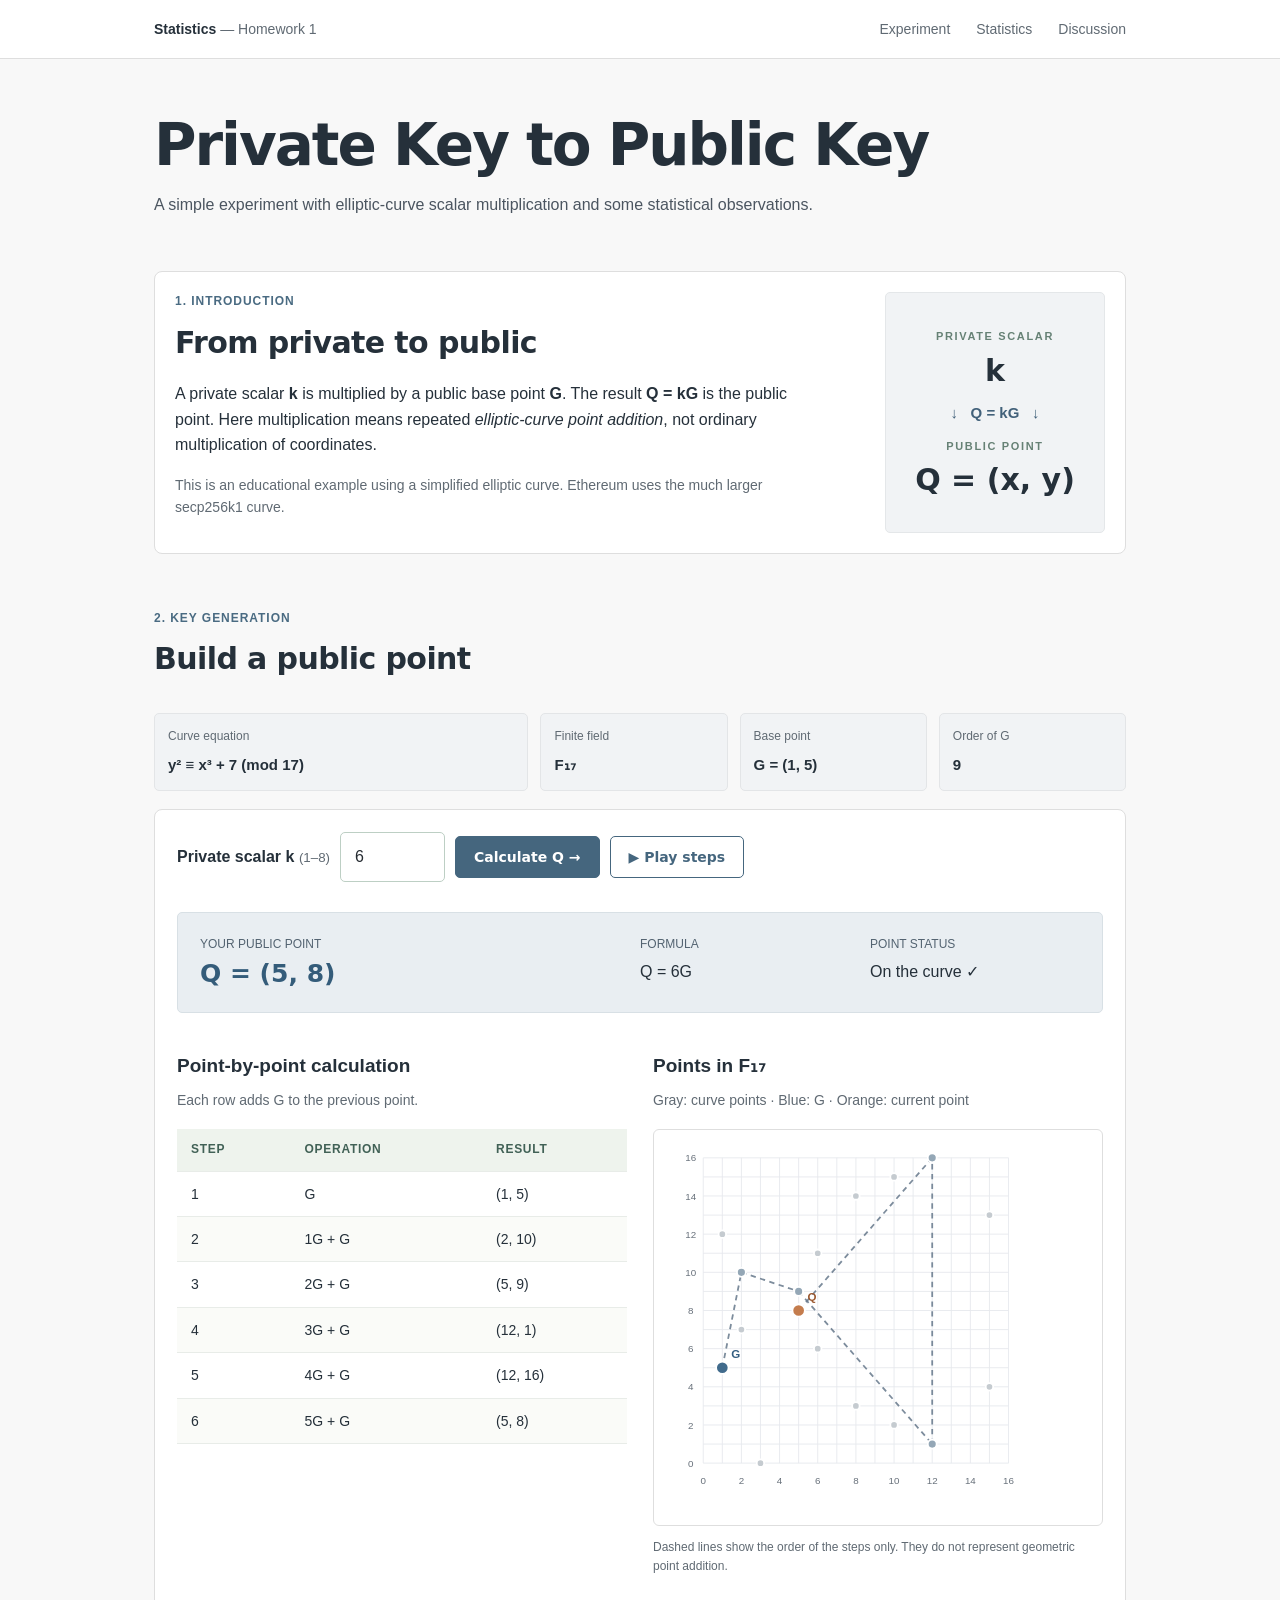
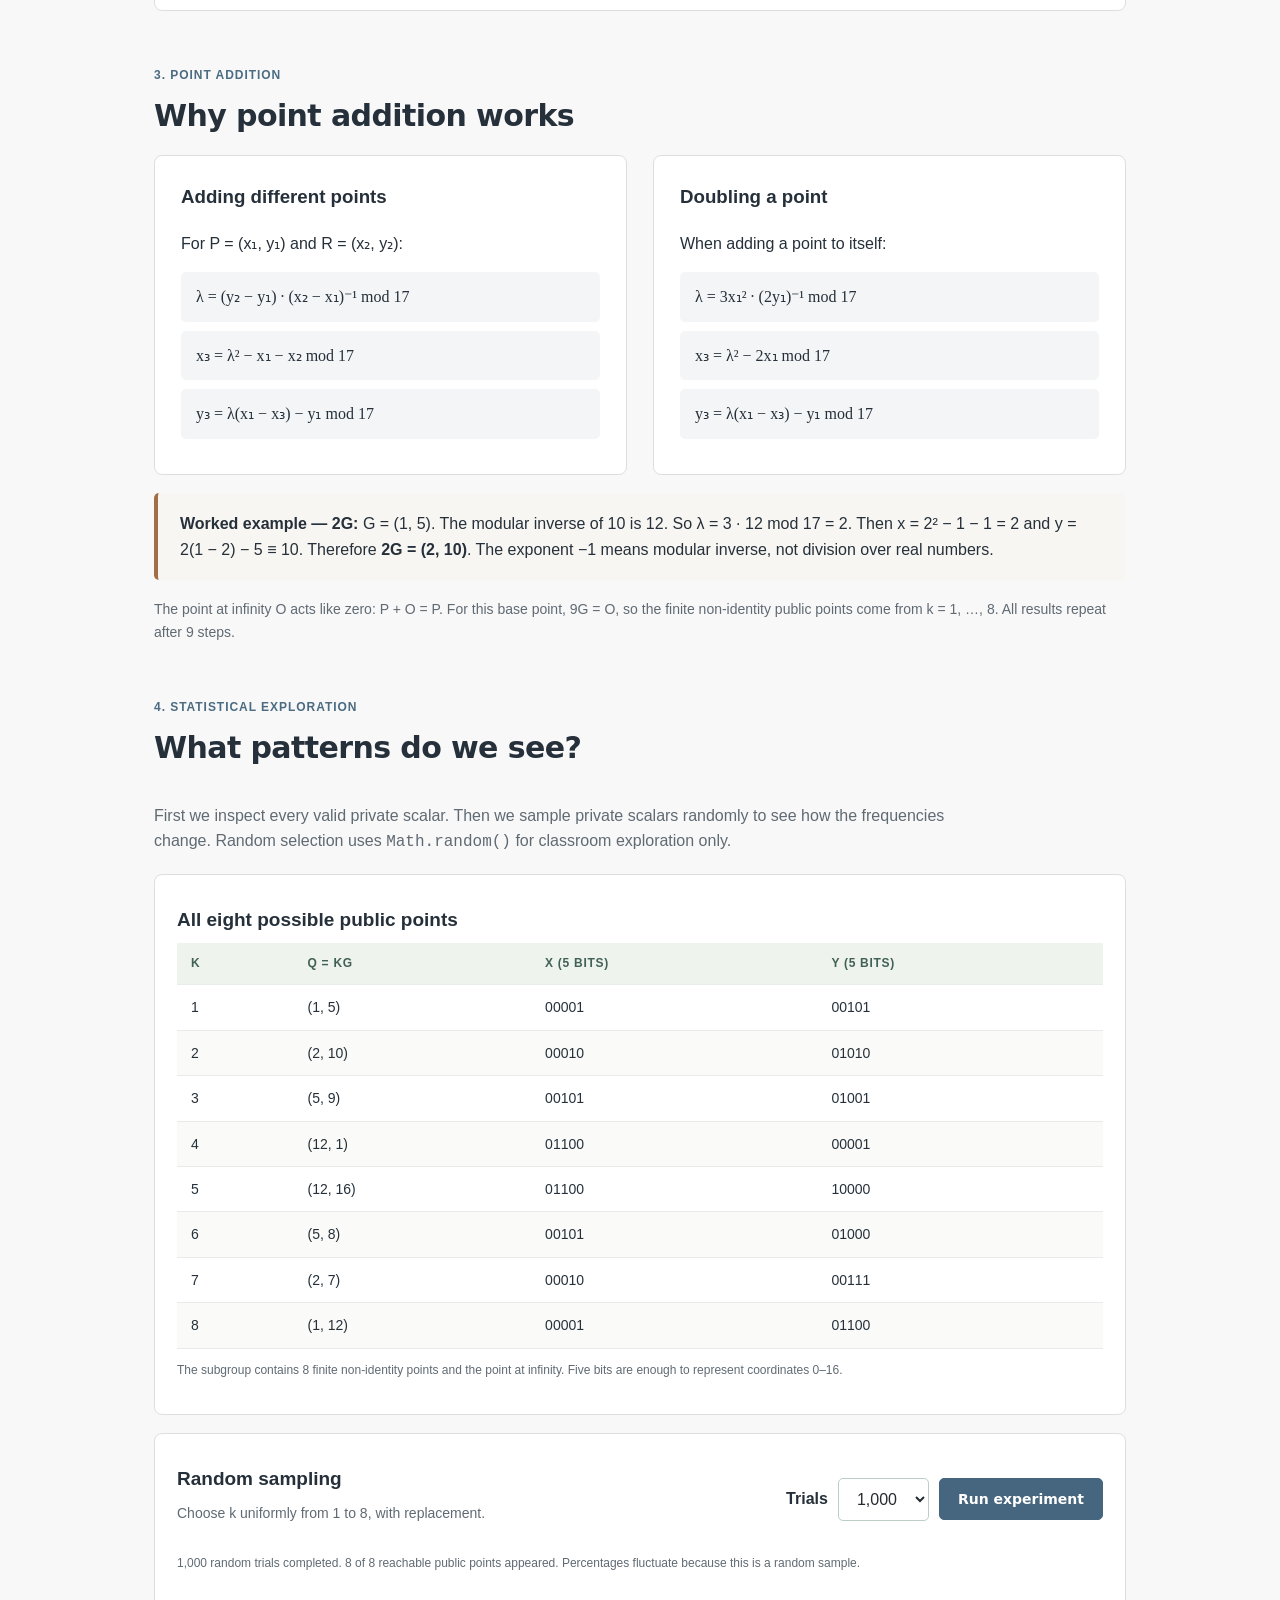
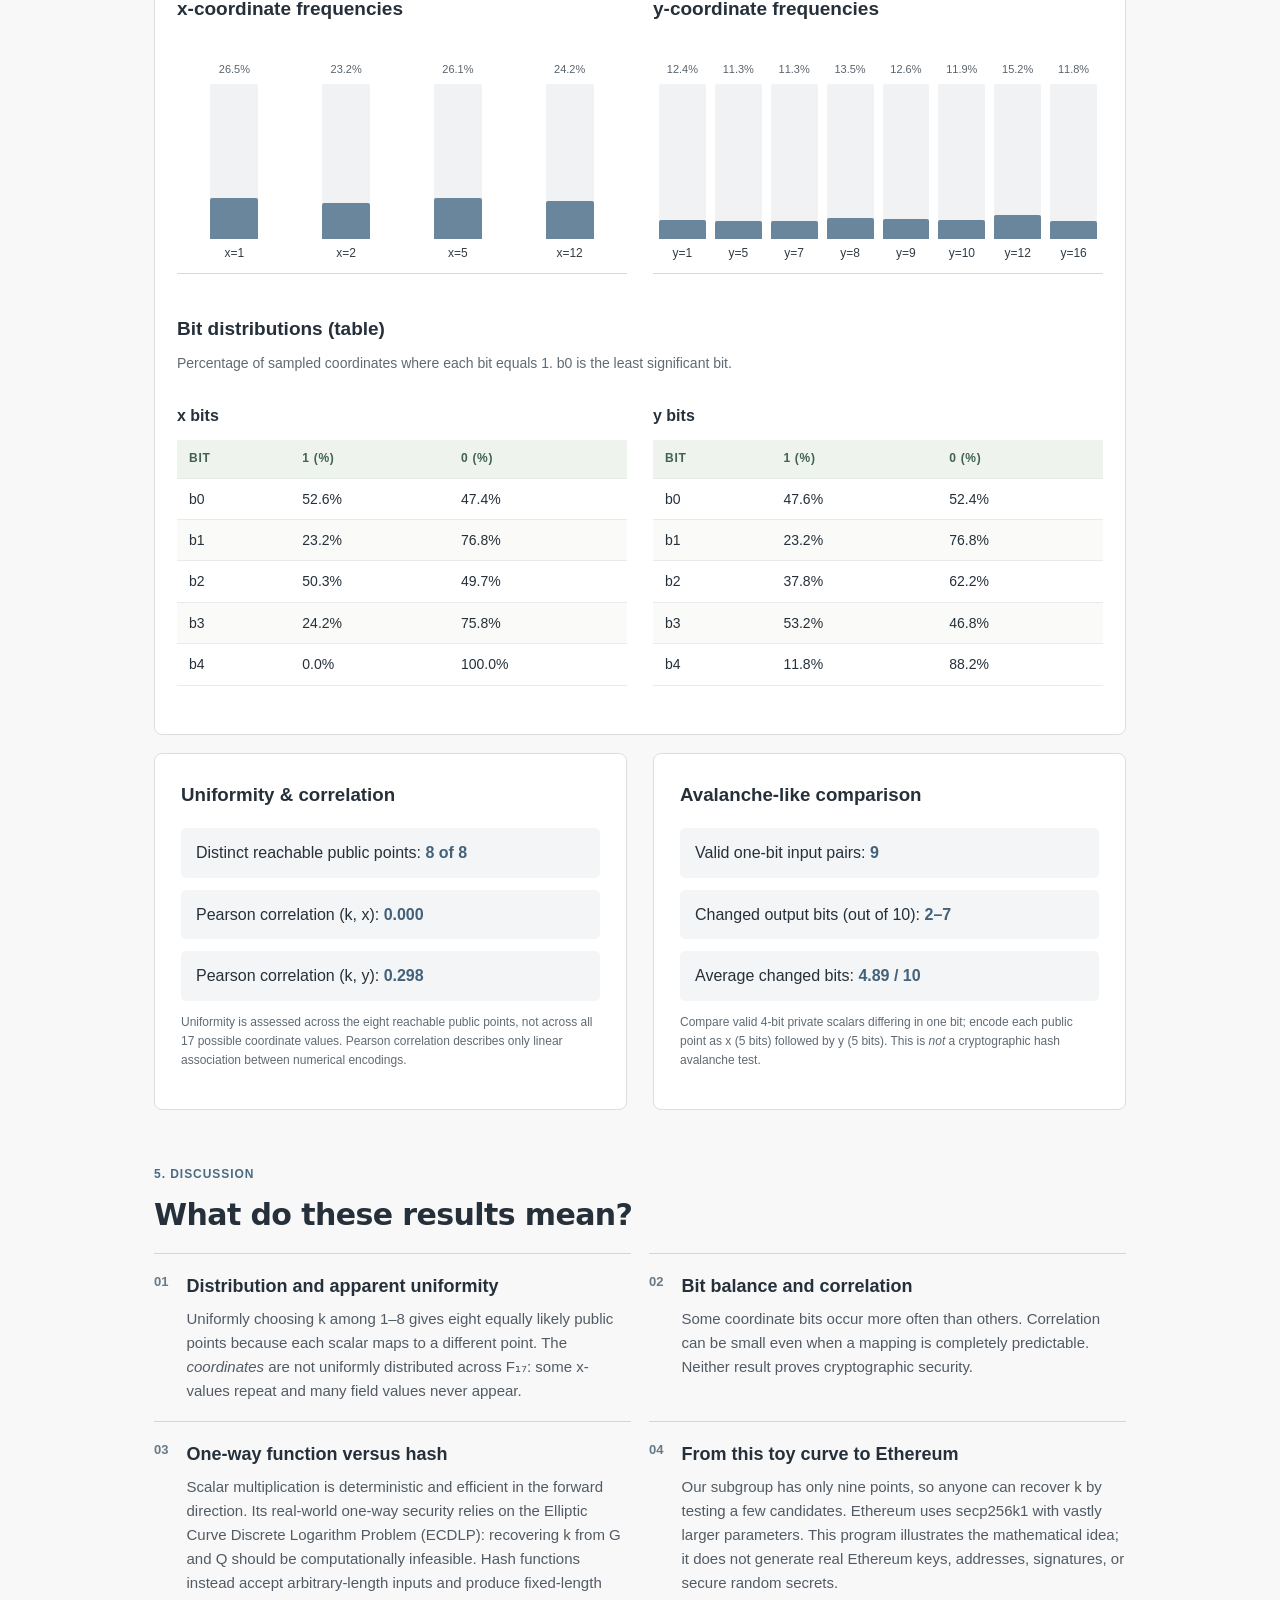
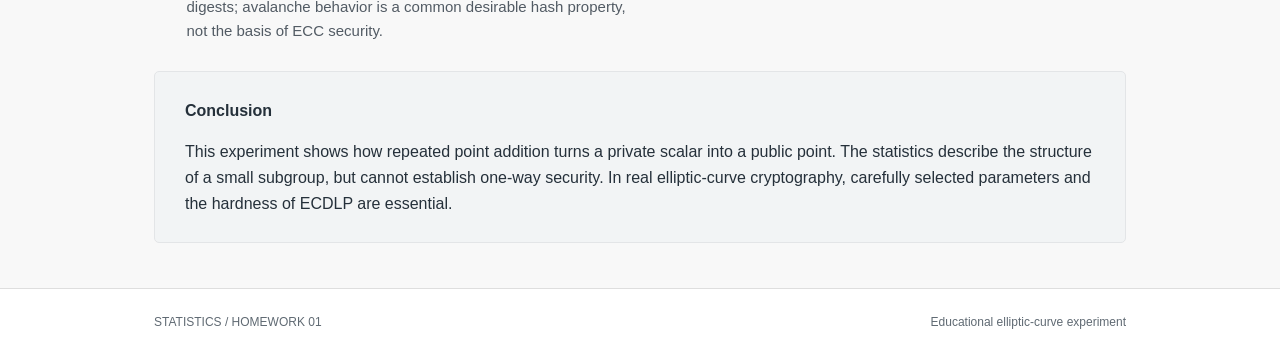
==== Homework1/index.html @ 2a7aeb1b "Add files via upload" ====
<!doctype html>
<html lang="en">
<head>
  <meta charset="utf-8">
  <meta name="viewport" content="width=device-width, initial-scale=1">
  <meta name="description" content="Statistics Homework 1: an interactive educational elliptic-curve scalar multiplication experiment.">
  <title>Homework 1 | Private Key to Public Key</title>
  <link rel="stylesheet" href="style.css">
  <script src="script.js" defer></script>
</head>
<body>
<header class="topbar"><div class="wrap top-inner"><div class="brand"><span>Statistics <span class="brand-muted">— Homework 1</span></span></div><nav><a href="#experiment">Experiment</a><a href="#statistics">Statistics</a><a href="#discussion">Discussion</a></nav></div></header>
<main>
<section class="hero wrap"><h1>Private Key to Public Key</h1><p class="lead">A simple experiment with elliptic-curve scalar multiplication and some statistical observations.</p></section>
<div class="wrap">
<section class="intro card"><div><div class="section-number">1. INTRODUCTION</div><h2>From private to public</h2><p>A private scalar <strong>k</strong> is multiplied by a public base point <strong>G</strong>. The result <strong>Q = kG</strong> is the public point. Here multiplication means repeated <em>elliptic-curve point addition</em>, not ordinary multiplication of coordinates.</p><p class="subtle">This is an educational example using a simplified elliptic curve. Ethereum uses the much larger secp256k1 curve.</p></div><div class="formula-card"><span>PRIVATE SCALAR</span><strong>k</strong><b>↓ &nbsp; Q = kG &nbsp; ↓</b><span>PUBLIC POINT</span><strong>Q = (x, y)</strong></div></section>
<section id="experiment" class="section"><div class="section-heading"><div><div class="section-number">2. KEY GENERATION</div><h2>Build a public point</h2></div></div>
<div class="parameters"><div><small>Curve equation</small><strong>y² ≡ x³ + 7 (mod 17)</strong></div><div><small>Finite field</small><strong>F₁₇</strong></div><div><small>Base point</small><strong>G = (1, 5)</strong></div><div><small>Order of G</small><strong>9</strong></div></div>
<div class="card work-card"><div class="controls"><label for="privateKey">Private scalar k <small>(1–8)</small></label><input id="privateKey" type="number" min="1" max="8" step="1" value="6"><button id="calculateBtn" type="button">Calculate Q →</button><button id="animateBtn" class="secondary" type="button">▶ Play steps</button></div><p class="field-note" id="keyError" role="status"></p><div class="result-strip"><div><small>YOUR PUBLIC POINT</small><strong id="publicPoint">Q = (5, 8)</strong></div><div><small>FORMULA</small><span id="publicFormula">Q = 6G</span></div><div><small>POINT STATUS</small><span id="pointStatus">On the curve ✓</span></div></div>
<div class="split"><div><h3>Point-by-point calculation</h3><p class="muted">Each row adds G to the previous point.</p><div class="table-scroll"><table><thead><tr><th>Step</th><th>Operation</th><th>Result</th></tr></thead><tbody id="stepsBody"></tbody></table></div></div><div><h3>Points in F₁₇</h3><p class="muted">Gray: curve points · Blue: G · Orange: current point</p><div id="curvePlot" class="plot" role="img" aria-label="Discrete points on the toy elliptic curve"></div><p class="footnote">Dashed lines show the order of the steps only. They do not represent geometric point addition.</p></div></div></div></section>
<section class="section"><div class="section-heading"><div><div class="section-number">3. POINT ADDITION</div><h2>Why point addition works</h2></div></div><div class="two-cards"><article class="card explainer"><h3>Adding different points</h3><p>For P = (x₁, y₁) and R = (x₂, y₂):</p><div class="math">λ = (y₂ − y₁) · (x₂ − x₁)⁻¹ mod 17</div><div class="math">x₃ = λ² − x₁ − x₂ mod 17</div><div class="math">y₃ = λ(x₁ − x₃) − y₁ mod 17</div></article><article class="card explainer"><h3>Doubling a point</h3><p>When adding a point to itself:</p><div class="math">λ = 3x₁² · (2y₁)⁻¹ mod 17</div><div class="math">x₃ = λ² − 2x₁ mod 17</div><div class="math">y₃ = λ(x₁ − x₃) − y₁ mod 17</div></article></div><div class="note"><strong>Worked example — 2G:</strong> G = (1, 5). The modular inverse of 10 is 12. So λ = 3 · 12 mod 17 = 2. Then x = 2² − 1 − 1 = 2 and y = 2(1 − 2) − 5 ≡ 10. Therefore <strong>2G = (2, 10)</strong>. The exponent −1 means modular inverse, not division over real numbers.</div><p class="muted">The point at infinity O acts like zero: P + O = P. For this base point, 9G = O, so the finite non-identity public points come from k = 1, …, 8. All results repeat after 9 steps.</p></section>
<section id="statistics" class="section"><div class="section-heading"><div><div class="section-number">4. STATISTICAL EXPLORATION</div><h2>What patterns do we see?</h2></div></div><p class="section-lead">First we inspect every valid private scalar. Then we sample private scalars randomly to see how the frequencies change. Random selection uses <code>Math.random()</code> for classroom exploration only.</p>
<div class="card stat-card"><h3>All eight possible public points</h3><div class="table-scroll"><table><thead><tr><th>k</th><th>Q = kG</th><th>x (5 bits)</th><th>y (5 bits)</th></tr></thead><tbody id="allKeysBody"></tbody></table></div><p class="footnote">The subgroup contains 8 finite non-identity points and the point at infinity. Five bits are enough to represent coordinates 0–16.</p></div>
<div class="card stat-card"><div class="stat-controls"><div><h3>Random sampling</h3><p class="muted">Choose k uniformly from 1 to 8, with replacement.</p></div><div class="controls"><label for="trialCount">Trials</label><select id="trialCount"><option value="100">100</option><option value="1000" selected>1,000</option><option value="5000">5,000</option></select><button id="sampleBtn" type="button">Run experiment</button></div></div><p class="footnote" id="sampleSummary"></p><div class="split"><div><h3>x-coordinate frequencies</h3><div id="xBars" class="bar-chart"></div></div><div><h3>y-coordinate frequencies</h3><div id="yBars" class="bar-chart"></div></div></div><h3>Bit distributions (table)</h3><p class="muted">Percentage of sampled coordinates where each bit equals 1. b0 is the least significant bit.</p><div class="split"><div><h4>x bits</h4><div id="xBits" class="bit-table"></div></div><div><h4>y bits</h4><div id="yBits" class="bit-table"></div></div></div></div>
<div class="two-cards"><article class="card explainer"><h3>Uniformity &amp; correlation</h3><div id="uniformityResults"></div><p class="footnote">Uniformity is assessed across the eight reachable public points, not across all 17 possible coordinate values. Pearson correlation describes only linear association between numerical encodings.</p></article><article class="card explainer"><h3>Avalanche-like comparison</h3><div id="avalancheResults"></div><p class="footnote">Compare valid 4-bit private scalars differing in one bit; encode each public point as x (5 bits) followed by y (5 bits). This is <em>not</em> a cryptographic hash avalanche test.</p></article></div></section>
<section id="discussion" class="section"><div class="section-heading"><div><div class="section-number">5. DISCUSSION</div><h2>What do these results mean?</h2></div></div><div class="discussion-grid"><article class="discussion-item"><span>01</span><div><h3>Distribution and apparent uniformity</h3><p>Uniformly choosing k among 1–8 gives eight equally likely public points because each scalar maps to a different point. The <em>coordinates</em> are not uniformly distributed across F₁₇: some x-values repeat and many field values never appear.</p></div></article><article class="discussion-item"><span>02</span><div><h3>Bit balance and correlation</h3><p>Some coordinate bits occur more often than others. Correlation can be small even when a mapping is completely predictable. Neither result proves cryptographic security.</p></div></article><article class="discussion-item"><span>03</span><div><h3>One-way function versus hash</h3><p>Scalar multiplication is deterministic and efficient in the forward direction. Its real-world one-way security relies on the Elliptic Curve Discrete Logarithm Problem (ECDLP): recovering k from G and Q should be computationally infeasible. Hash functions instead accept arbitrary-length inputs and produce fixed-length digests; avalanche behavior is a common desirable hash property, not the basis of ECC security.</p></div></article><article class="discussion-item"><span>04</span><div><h3>From this toy curve to Ethereum</h3><p>Our subgroup has only nine points, so anyone can recover k by testing a few candidates. Ethereum uses secp256k1 with vastly larger parameters. This program illustrates the mathematical idea; it does not generate real Ethereum keys, addresses, signatures, or secure random secrets.</p></div></article></div><div class="conclusion"><strong>Conclusion</strong><p>This experiment shows how repeated point addition turns a private scalar into a public point. The statistics describe the structure of a small subgroup, but cannot establish one-way security. In real elliptic-curve cryptography, carefully selected parameters and the hardness of ECDLP are essential.</p></div></section>
</div>
</main><footer><div class="wrap footer-inner"><span>STATISTICS / HOMEWORK 01</span><span>Educational elliptic-curve experiment</span></div></footer>
</body></html>
---- Homework1/style.css ----
:root{--ink:#18342f;--muted:#61726d;--cream:#f7f6f0;--white:#fff;--line:#dfe6de;--teal:#227b68;--teal-light:#e7f1e9;--orange:#d37b45;--orange-light:#fff0e3}*{box-sizing:border-box}html{scroll-behavior:smooth}body{margin:0;background:var(--cream);color:var(--ink);font:16px/1.65 system-ui,-apple-system,'Segoe UI',sans-serif}a{color:inherit;text-decoration:none}.wrap{max-width:1120px;margin:auto;padding:0 24px}.topbar{background:var(--white);border-bottom:1px solid var(--line)}.top-inner{display:flex;align-items:center;justify-content:space-between;gap:20px;min-height:76px}.brand{font-weight:850;letter-spacing:.12em;font-size:13px;display:flex;align-items:center;gap:12px}.brand-mark{display:grid;place-items:center;border-radius:12px;background:var(--teal);color:#fff;width:36px;height:36px;font-size:26px}.brand-muted{color:var(--muted);font-weight:500}.topbar nav{display:flex;gap:26px;font-size:14px;color:var(--muted)}.topbar nav a:hover{color:var(--teal)}.hero{padding-top:88px;padding-bottom:80px}.eyebrow,.section-number{color:var(--teal);font-weight:800;letter-spacing:.16em;font-size:12px}.hero h1{font-family:Georgia,serif;font-size:clamp(58px,9vw,108px);letter-spacing:-.065em;line-height:1.05;margin:20px 0}.hero h1 em{font-weight:400;color:var(--teal)}.lead{max-width:700px;font-size:21px;color:#425b53;line-height:1.6}.hero-pills{display:flex;flex-wrap:wrap;gap:10px;margin-top:28px}.hero-pills span,.small-tag{border:1px solid #cfded4;border-radius:30px;padding:6px 13px;font-size:12px;color:#527166;background:#f0f4ed}.card{background:var(--white);border:1px solid var(--line);border-radius:18px;box-shadow:0 4px 20px #173d2910}.intro{padding:36px;display:grid;grid-template-columns:1.6fr 1fr;gap:44px}.intro h2,.section h2{font:normal 42px/1.15 Georgia,serif;letter-spacing:-.04em;margin:12px 0 20px}.intro p{max-width:640px}.subtle,.muted,.footnote{color:var(--muted)}.subtle{font-size:14px}.formula-card{border-radius:14px;background:#eaf3ec;padding:28px;display:flex;flex-direction:column;gap:7px;justify-content:center;align-items:center;text-align:center}.formula-card span{font-size:11px;font-weight:800;letter-spacing:.15em;color:#668175}.formula-card strong{font:40px Georgia,serif}.formula-card b{font-size:15px;color:var(--teal);padding:6px}.section{margin-top:84px;scroll-margin-top:20px}.section-heading{display:flex;justify-content:space-between;align-items:center;gap:20px}.parameters{display:grid;grid-template-columns:2fr repeat(3,1fr);gap:12px;margin:16px 0}.parameters>div{background:#e8eee6;padding:18px 20px;border-radius:12px}.parameters small,.result-strip small{display:block;font-size:12px;color:var(--muted);margin-bottom:5px}.parameters strong{font-size:17px}.work-card,.stat-card{padding:30px;margin:18px 0}.controls{display:flex;align-items:center;gap:10px;flex-wrap:wrap}.controls label{font-weight:700}.controls label small{font-weight:400;color:var(--muted)}input,select{border:1px solid #bdcfc4;border-radius:9px;padding:11px 14px;font:inherit;background:#fff;color:var(--ink)}input{width:105px}button{background:var(--teal);border:1px solid var(--teal);color:#fff;padding:12px 18px;border-radius:9px;font:700 14px system-ui;cursor:pointer}button:hover{filter:brightness(.92)}button.secondary{background:#fff;color:var(--teal)}button:disabled{opacity:.55;cursor:default}.field-note{color:#a13f29;min-height:1em;font-size:13px;margin:5px 0}.result-strip{background:var(--ink);color:#fff;border-radius:12px;padding:22px;display:grid;grid-template-columns:2fr 1fr 1fr;gap:20px;margin:12px 0 30px}.result-strip small{color:#b4ccc2}.result-strip strong{font:30px Georgia,serif;color:#bce4cf}.split,.two-cards{display:grid;grid-template-columns:1fr 1fr;gap:26px}.split h3,.stat-card h3{margin:8px 0;font-size:19px}.muted{font-size:14px;margin:4px 0 18px}.table-scroll{overflow:auto}table{border-collapse:collapse;width:100%;font-size:14px}th,td{padding:11px 14px;border-bottom:1px solid #e8ece8;text-align:left}th{background:#eef3ed;color:#416156;font-size:12px;text-transform:uppercase;letter-spacing:.06em}tbody tr:nth-child(even){background:#fafbf8}.plot{background:#fbfcf9;border:1px solid var(--line);border-radius:12px;min-height:340px;padding:10px}.plot svg{display:block;width:100%;height:auto;max-height:430px}.footnote{font-size:12px;line-height:1.6}.explainer{padding:26px}.explainer h3{margin-top:0}.math{background:#f0f4ee;border-radius:8px;margin:9px 0;padding:12px 15px;font-family:Georgia,serif;font-size:16px;overflow-wrap:anywhere}.note{background:var(--orange-light);border-left:4px solid var(--orange);padding:18px 22px;border-radius:9px;margin:18px 0}.section-lead{color:var(--muted);max-width:800px}.stat-controls{display:flex;align-items:center;justify-content:space-between;gap:20px;flex-wrap:wrap}.stat-card h4{margin:10px 0}.bar-chart{display:flex;flex-direction:column;gap:9px;margin:18px 0 30px}.bar-row{display:grid;grid-template-columns:45px 1fr 78px;align-items:center;gap:10px;font-size:13px}.bar-row>span:last-child{text-align:right;font-variant-numeric:tabular-nums;color:var(--muted)}.bar-track{height:13px;background:#e7ece7;border-radius:20px;overflow:hidden}.bar-fill{height:100%;background:var(--teal);border-radius:20px}.bar-chart.orange .bar-fill{background:var(--orange)}.metric{background:#f2f6f0;border-radius:10px;padding:12px 15px;margin:12px 0}.metric strong{color:var(--teal)}.discussion-grid{display:grid;grid-template-columns:1fr 1fr;gap:22px}.discussion-item{display:flex;gap:18px;border-top:1px solid #cedbd1;padding-top:18px}.discussion-item>span{font-size:13px;color:var(--teal);font-weight:800}.discussion-item h3{margin:0 0 6px;font-size:18px}.discussion-item p{margin:0;color:#4e655b;font-size:15px}.conclusion{margin:28px 0 90px;background:#e8f1e8;border-radius:14px;padding:26px 30px}.conclusion p{margin-bottom:0}footer{border-top:1px solid var(--line);background:#fff}.footer-inner{padding-top:24px;padding-bottom:24px;display:flex;justify-content:space-between;gap:16px;color:var(--muted);font-size:12px}@media(max-width:800px){.intro,.split,.two-cards,.discussion-grid{grid-template-columns:1fr}.parameters{grid-template-columns:1fr 1fr}.result-strip{grid-template-columns:1fr 1fr}.topbar nav{gap:12px}.hero{padding-top:60px;padding-bottom:55px}.section{margin-top:55px}}@media(max-width:500px){.wrap{padding:0 15px}.topbar nav{display:none}.intro,.work-card,.stat-card,.explainer{padding:20px}.parameters{grid-template-columns:1fr}.result-strip{grid-template-columns:1fr}.hero h1{font-size:58px}.section h2,.intro h2{font-size:34px}.footer-inner{flex-direction:column}}

/* Simple university homework layout */
:root{--cream:#f7f8f7;--ink:#263c36;--teal:#356f61;--line:#d9dfdb}
.hero{padding-top:44px;padding-bottom:38px}
.hero h1{font-family:system-ui,-apple-system,'Segoe UI',sans-serif;font-size:clamp(32px,5vw,52px);letter-spacing:-.025em;font-weight:700;margin:10px 0 14px}
.lead{font-size:17px;max-width:760px}
.card{border-radius:7px;box-shadow:none}
.intro{padding:24px;gap:25px}
.intro h2,.section h2{font:700 27px/1.25 system-ui,-apple-system,'Segoe UI',sans-serif;letter-spacing:0}
.section{margin-top:45px}
.section-number{font-size:12px;letter-spacing:.035em;font-weight:650}
.formula-card,.parameters>div,.result-strip,.conclusion,.note,.math,.metric{border-radius:5px}
.formula-card strong{font:700 30px system-ui,sans-serif}
.parameters>div{padding:13px}
.work-card,.stat-card{padding:22px}
button,input,select{border-radius:5px}
.result-strip strong{font:700 25px system-ui,sans-serif}
.top-inner{min-height:58px}
.brand{letter-spacing:0;font-size:14px}
.discussion-grid{gap:18px}
.conclusion{margin-bottom:45px}
@media(max-width:800px){.intro{grid-template-columns:1fr}.parameters{grid-template-columns:1fr 1fr}}
/* Homework presentation: neutral, minimal, easy to read. */
:root{--ink:#252b31;--muted:#606a73;--cream:#fafafa;--white:#fff;--line:#dedede;--teal:#42617a;--teal-light:#eef2f5;--orange:#a36e43;--orange-light:#f8f4ef}
body{background:#fafafa;color:var(--ink);font-family:Arial,Helvetica,sans-serif;line-height:1.6}
.wrap{max-width:1020px}.topbar{background:white}.topbar nav a:hover{color:#344b61}
.hero{padding-top:36px;padding-bottom:24px}.hero h1{font-size:clamp(30px,4vw,43px);margin:8px 0}.lead{font-size:16px;color:#4b5560}
.card{border-radius:4px;background:white;box-shadow:none}.intro{grid-template-columns:1fr 220px;padding:20px}.formula-card{background:#f2f4f5;border:1px solid #e4e7e9}
.section{margin-top:40px}.section h2,.intro h2{font-size:25px}.section-number{color:#536b7b;letter-spacing:0}
.parameters>div{background:#f1f3f4;border:1px solid #e3e5e7}.parameters strong{font-size:15px}
.result-strip{background:#edf1f4;color:#26323b;border:1px solid #d8e0e5}.result-strip small{color:#61717c}.result-strip strong{color:#2c4f66}
button{background:#45667e;border-color:#45667e}button.secondary{color:#45667e}.plot{background:white}.math,.metric{background:#f4f5f6}.note{background:#f8f6f2}.conclusion{background:#f2f4f5;border:1px solid #e3e5e7}
.bar-fill{background:#617f94}.bar-chart.orange .bar-fill{background:#9c8c7e}.discussion-item>span{color:#687987}.discussion-item p{color:#525b64}
@media(max-width:800px){.intro{grid-template-columns:1fr}}

/* Simple charts and table for Homework 1 */
.column-chart{display:flex;align-items:end;justify-content:space-around;gap:9px;min-height:230px;margin:20px 0 32px;padding:10px 6px;border-bottom:1px solid #d5d9dd}
.column-item{display:flex;flex:1;min-width:0;flex-direction:column;align-items:center;justify-content:end;gap:5px;font-size:12px}
.column-value{color:#59636c;font-size:11px}.column-track{height:155px;width:100%;max-width:48px;display:flex;align-items:end;background:#f0f2f4;border-radius:2px}.column-fill{background:#69869c;width:100%;min-height:0;border-radius:2px 2px 0 0}.column-label{font-size:12px;color:#303c46}
.bit-table{margin:12px 0 26px}.bit-table th,.bit-table td{padding:9px 12px}
body{background:#f8f8f8;color:#25303a}.card{border-radius:8px;box-shadow:none}.hero{padding-top:48px;padding-bottom:38px}.hero h1{font-family:system-ui,sans-serif;font-size:clamp(36px,5vw,58px);letter-spacing:-.035em}.intro h2,.section h2{font:600 30px/1.25 system-ui,sans-serif;letter-spacing:-.02em}.section{margin-top:55px}.formula-card,.parameters>div{background:#f1f3f5}.result-strip{background:#e9eef2;color:#25303a}.result-strip strong{color:#345c7a}.result-strip small{color:#536371}.section-number,.eyebrow{color:#4a6b82;letter-spacing:.08em}.plot{border-radius:6px}.note{border-radius:5px}
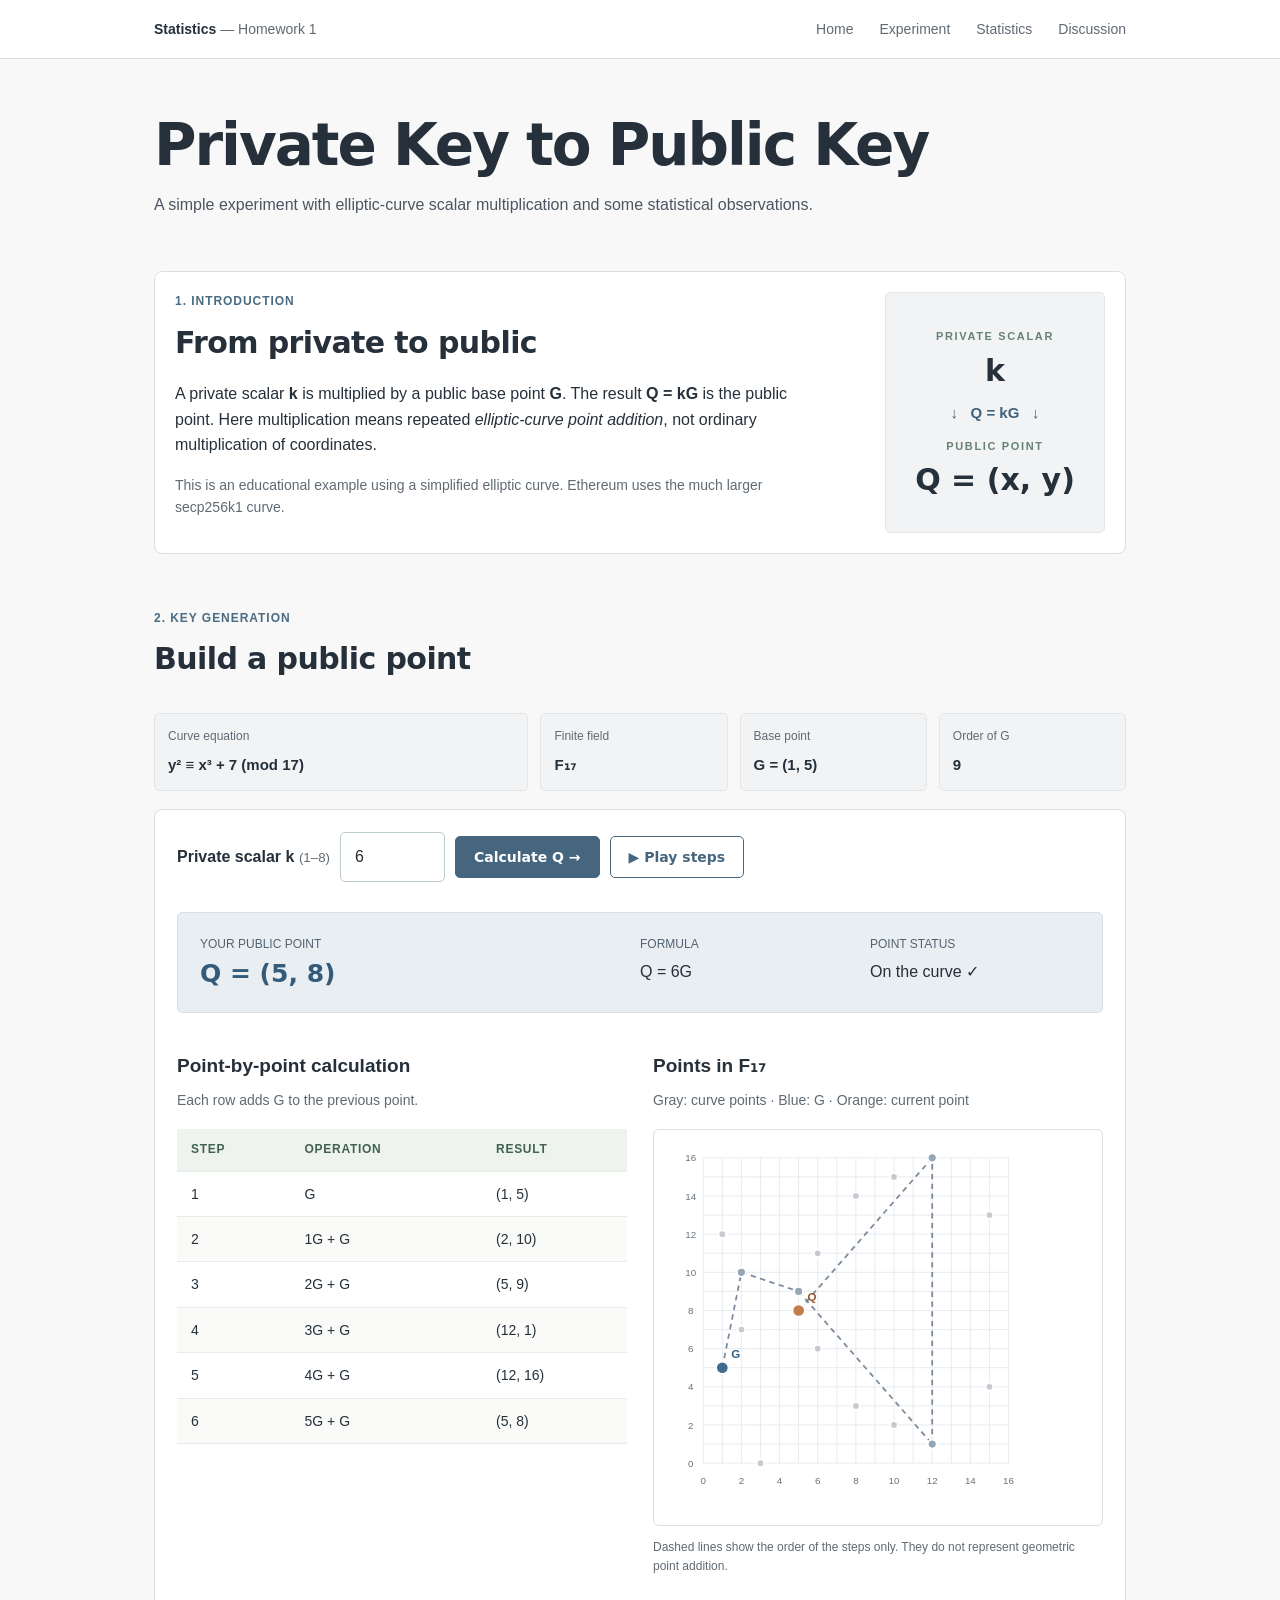
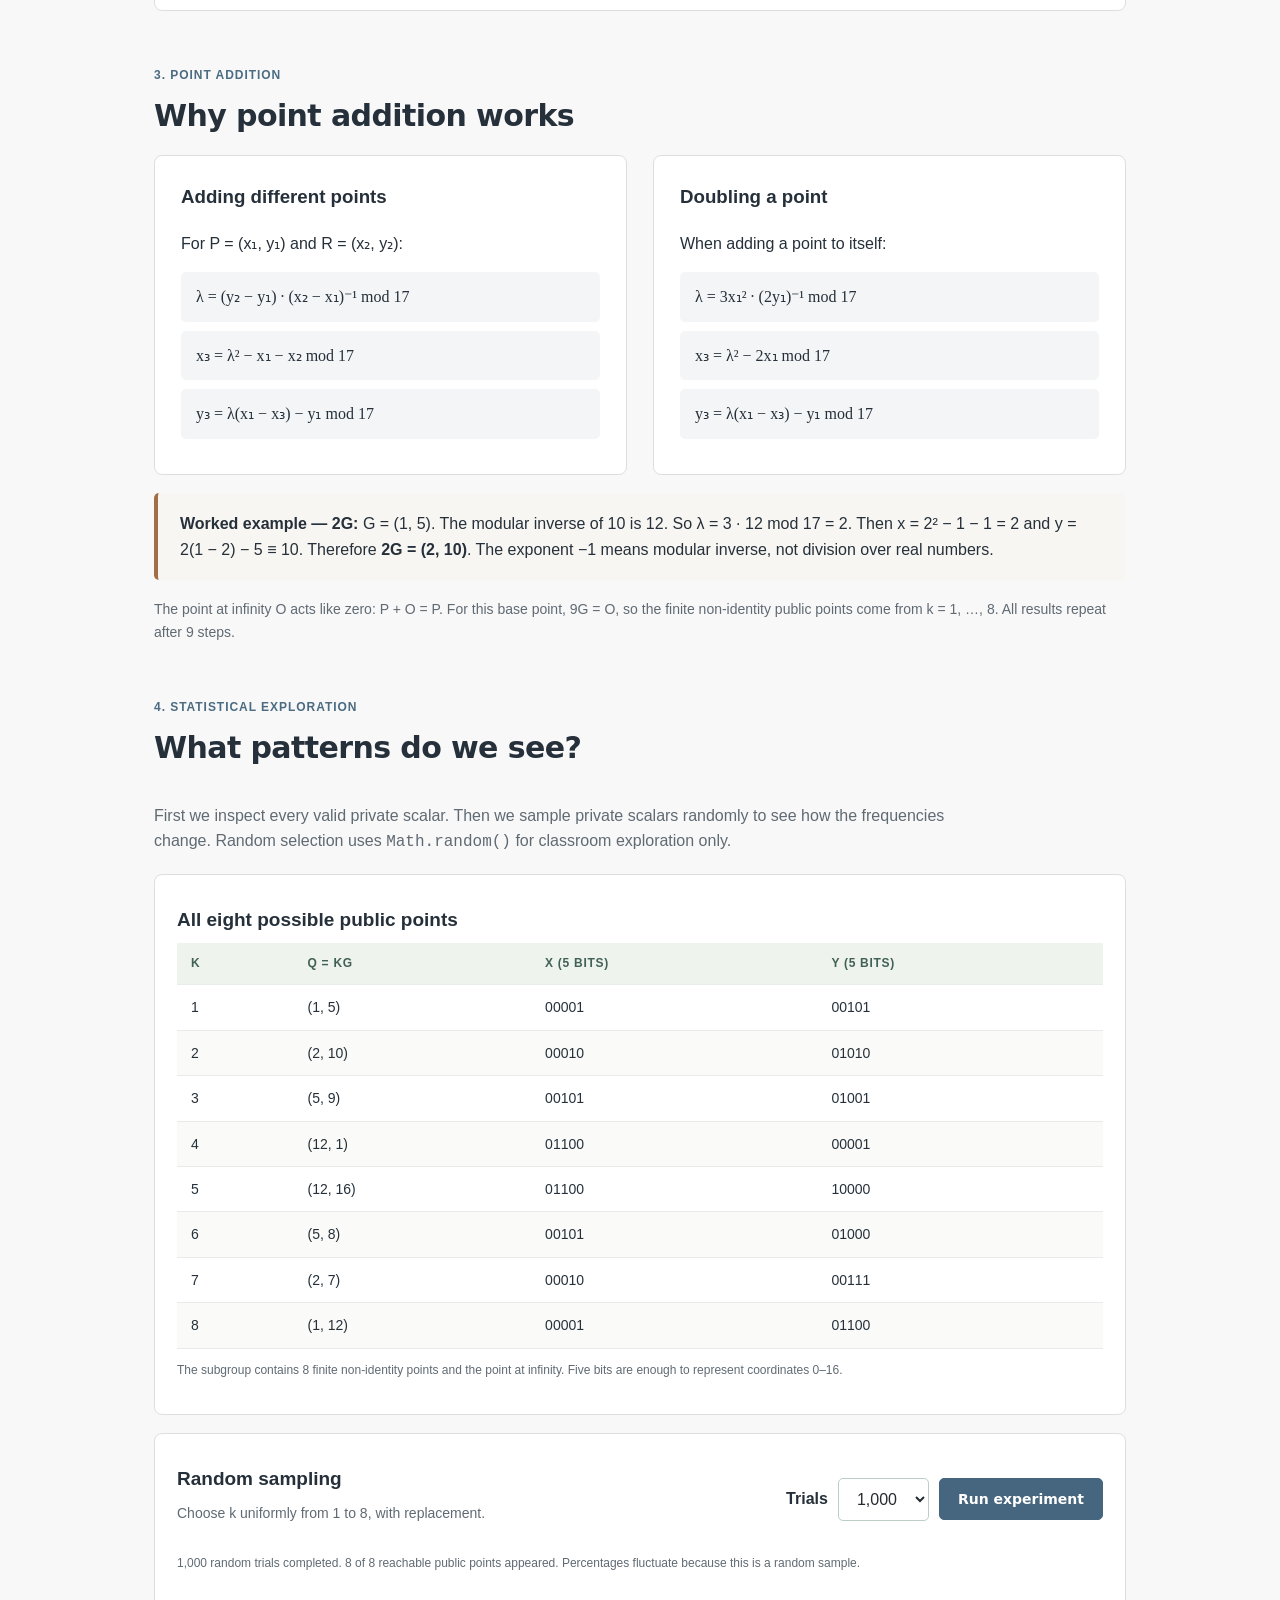
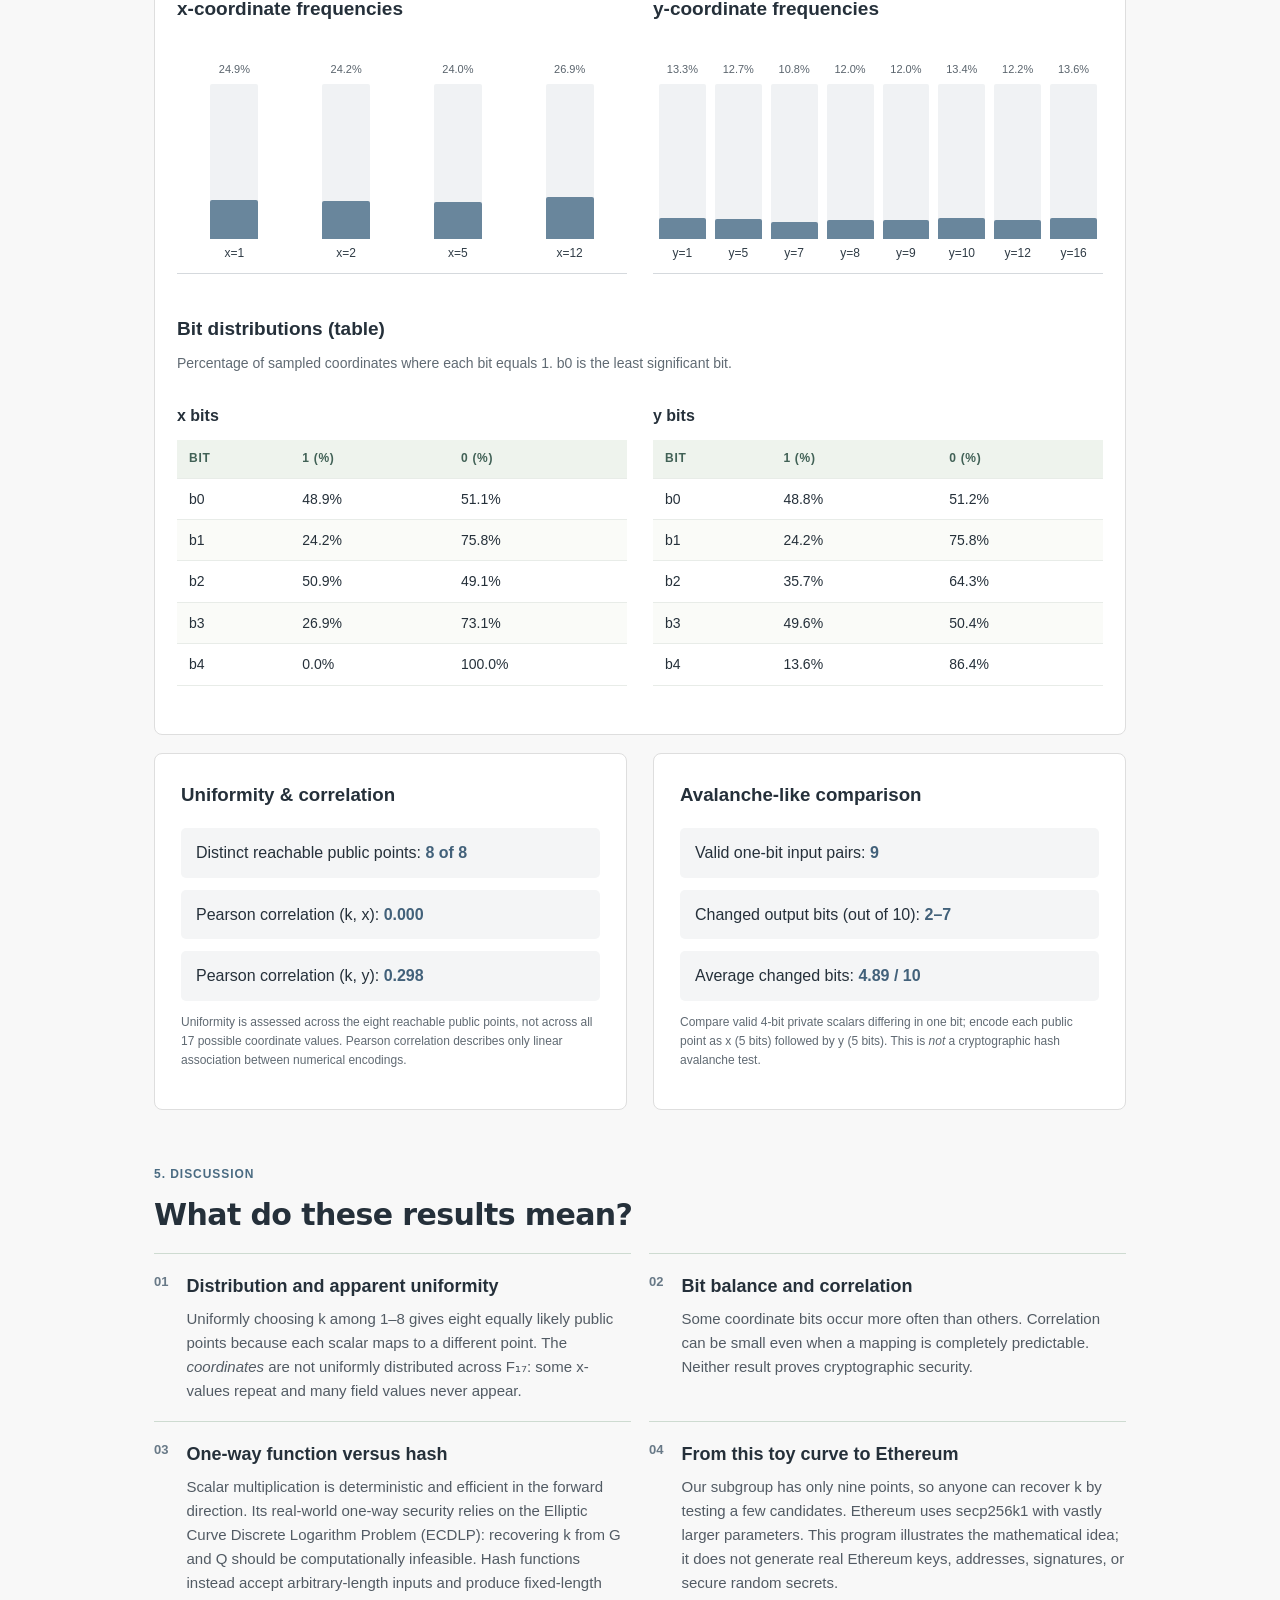
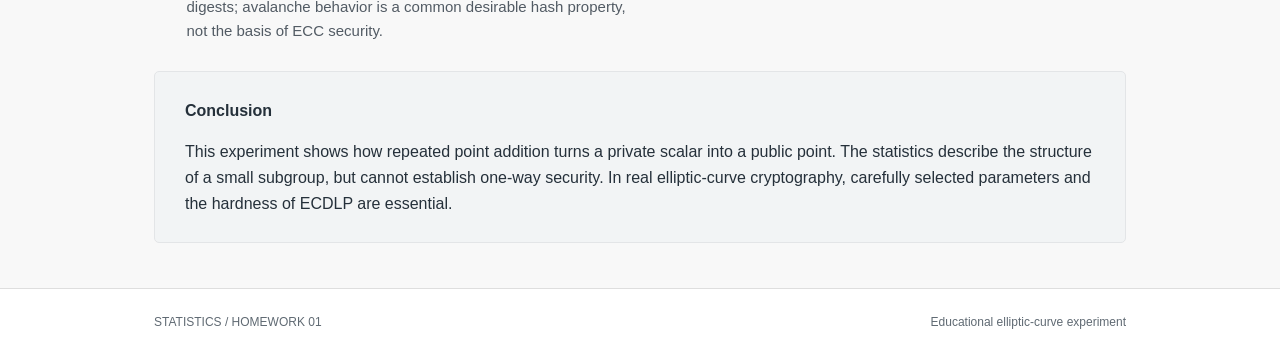
==== commit b0c855a8: "Add files via upload" ====
--- a/Homework1/index.html
+++ b/Homework1/index.html
@@ -6,10 +6,10 @@
   <meta name="description" content="Statistics Homework 1: an interactive educational elliptic-curve scalar multiplication experiment.">
   <title>Homework 1 | Private Key to Public Key</title>
   <link rel="stylesheet" href="style.css">
-  <script src="script.js" defer></script>
+  <script src="script.js?v=2" defer></script>
 </head>
 <body>
-<header class="topbar"><div class="wrap top-inner"><div class="brand"><span>Statistics <span class="brand-muted">— Homework 1</span></span></div><nav><a href="#experiment">Experiment</a><a href="#statistics">Statistics</a><a href="#discussion">Discussion</a></nav></div></header>
+<header class="topbar"><div class="wrap top-inner"><div class="brand"><span>Statistics <span class="brand-muted">— Homework 1</span></span></div><nav><a href="../index.html">Home</a><a href="#experiment">Experiment</a><a href="#statistics">Statistics</a><a href="#discussion">Discussion</a></nav></div></header>
 <main>
 <section class="hero wrap"><h1>Private Key to Public Key</h1><p class="lead">A simple experiment with elliptic-curve scalar multiplication and some statistical observations.</p></section>
 <div class="wrap">
